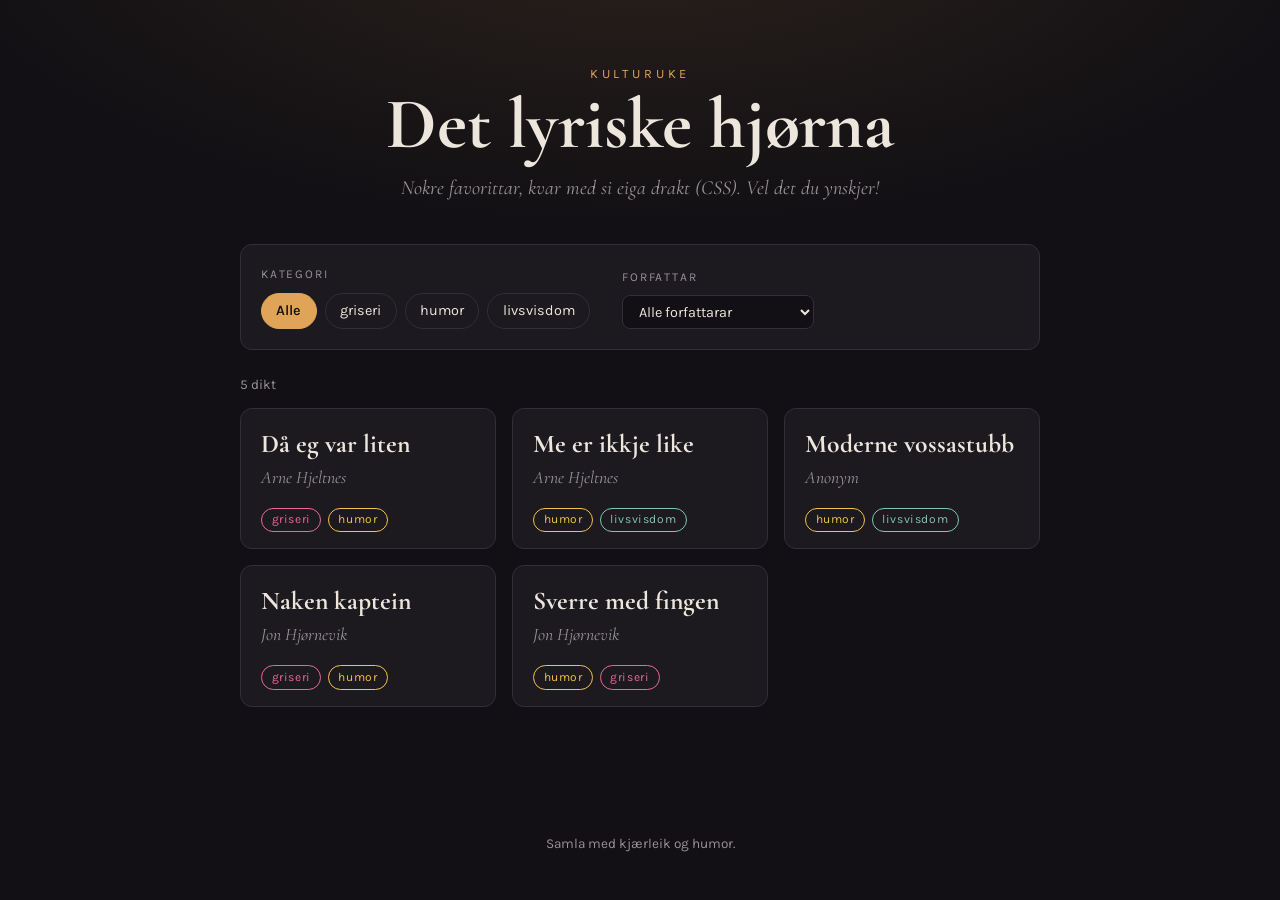
==== index.html @ f1be2819 "Alle dikt i ein smekk!" ====
<!doctype html>
<html lang="nn">
<head>
  <meta charset="utf-8">
  <meta name="viewport" content="width=device-width, initial-scale=1">
  <title>Det lyriske hjørna</title>
  <meta name="description" content="Ein samling favorittdikt – i skjønn foreining med CSS.">
  <link rel="preconnect" href="https://fonts.googleapis.com">
  <link rel="preconnect" href="https://fonts.gstatic.com" crossorigin>
  <link href="https://fonts.googleapis.com/css2?family=Cormorant+Garamond:ital,wght@0,500;0,700;1,500&family=Karla:wght@400;600&display=swap" rel="stylesheet">
  <link rel="stylesheet" href="style.css">
  <script src="script.js" defer></script>
</head>
<body>
  <header class="topp">
    <p class="overtittel">Kulturuke</p>
    <h1>Det lyriske hjørna</h1>
    <p class="ingress">Nokre favorittar, kvar med si eiga drakt (CSS). Vel det du ynskjer!</p>
  </header>

  <main>
    <section class="filter" aria-label="Filtrer dikt">
      <div class="filter-gruppe">
        <span class="filter-etikett" id="kategori-etikett">Kategori</span>
        <div class="chips" id="kategorier" role="group" aria-labelledby="kategori-etikett"></div>
      </div>
      <div class="filter-gruppe">
        <label class="filter-etikett" for="forfatter">Forfattar</label>
        <select id="forfatter">
          <option value="">Alle forfattarar</option>
        </select>
      </div>
    </section>

    <p class="antall" id="antall" aria-live="polite"></p>

    <ul class="diktliste" id="diktliste"></ul>

    <noscript>
      <p class="tom">Startsida treng JavaScript for å vise dikta.</p>
    </noscript>
  </main>

  <footer class="bunn">
    <p>Samla med kjærleik og humor.</p>
  </footer>
</body>
</html>
---- style.css ----
:root {
  --bakgrunn: #121014;
  --flate: #1c191f;
  --flate-hover: #25212a;
  --kant: #332e38;
  --tekst: #ece6dc;
  --dempet: #9a9199;
  --aksent: #e0a458;

  /* Farge per kategori – legg til fleire her ved behov */
  --kat-griseri: #e86a92;
  --kat-humor: #f2c14e;
  --kat-livsvisdom: #7fc8a9;
  --kat-standard: #8fb8de;

  --serif: "Cormorant Garamond", Georgia, serif;
  --sans: "Karla", system-ui, sans-serif;
}

*,
*::before,
*::after {
  box-sizing: border-box;
}

body {
  margin: 0;
  min-height: 100vh;
  background:
    radial-gradient(ellipse 80% 50% at 50% -10%, rgba(224, 164, 88, 0.12), transparent 70%),
    var(--bakgrunn);
  color: var(--tekst);
  font-family: var(--sans);
  font-size: 1rem;
  line-height: 1.6;
  display: flex;
  flex-direction: column;
}

main,
.topp,
.bunn {
  width: 100%;
  max-width: 52rem;
  margin: 0 auto;
  padding: 0 1rem;
}

main {
  flex: 1;
}

/* ---------- Topp ---------- */

.topp {
  padding-top: 4rem;
  padding-bottom: 2.5rem;
  text-align: center;
}

.overtittel {
  margin: 0;
  font-size: 0.8rem;
  letter-spacing: 0.3em;
  text-transform: uppercase;
  color: var(--aksent);
}

h1 {
  margin: 0.25rem 0 0.75rem;
  font-family: var(--serif);
  font-weight: 700;
  font-size: clamp(2.6rem, 9vw, 4.5rem);
  line-height: 1;
}

.ingress {
  margin: 0 auto;
  max-width: 30rem;
  color: var(--dempet);
  font-family: var(--serif);
  font-style: italic;
  font-size: 1.25rem;
}

/* ---------- Filter ---------- */

.filter {
  display: flex;
  flex-wrap: wrap;
  gap: 1.25rem 2rem;
  align-items: flex-end;
  padding: 1.25rem;
  border: 1px solid var(--kant);
  border-radius: 0.75rem;
  background: var(--flate);
}

.filter-gruppe {
  display: flex;
  flex-direction: column;
  gap: 0.5rem;
  min-width: 0;
}

.filter-etikett {
  font-size: 0.75rem;
  letter-spacing: 0.15em;
  text-transform: uppercase;
  color: var(--dempet);
}

.chips {
  display: flex;
  flex-wrap: wrap;
  gap: 0.5rem;
}

.chip {
  --farge: var(--aksent);
  font: inherit;
  font-size: 0.9rem;
  padding: 0.35rem 0.9rem;
  border-radius: 999px;
  border: 1px solid var(--kant);
  background: transparent;
  color: var(--tekst);
  cursor: pointer;
  transition: background-color 0.15s, border-color 0.15s, color 0.15s;
}

.chip:hover {
  border-color: var(--farge);
}

.chip[aria-pressed="true"] {
  background: var(--farge);
  border-color: var(--farge);
  color: var(--bakgrunn);
  font-weight: 600;
}

select {
  font: inherit;
  font-size: 0.9rem;
  min-width: 12rem;
  max-width: 100%;
  padding: 0.4rem 2rem 0.4rem 0.75rem;
  border-radius: 0.5rem;
  border: 1px solid var(--kant);
  background: var(--bakgrunn);
  color: var(--tekst);
  cursor: pointer;
}

.chip:focus-visible,
select:focus-visible,
.dikt a:focus-visible {
  outline: 2px solid var(--aksent);
  outline-offset: 2px;
}

/* ---------- Liste ---------- */

.antall {
  margin: 1.5rem 0 0.75rem;
  font-size: 0.85rem;
  color: var(--dempet);
}

.diktliste {
  list-style: none;
  margin: 0;
  padding: 0;
  display: grid;
  grid-template-columns: repeat(auto-fill, minmax(15rem, 1fr));
  gap: 1rem;
}

.dikt a {
  display: flex;
  flex-direction: column;
  height: 100%;
  padding: 1.25rem 1.25rem 1rem;
  border: 1px solid var(--kant);
  border-radius: 0.75rem;
  background: var(--flate);
  color: inherit;
  text-decoration: none;
  transition: transform 0.2s, background-color 0.2s, border-color 0.2s;
}

.dikt a:hover {
  transform: translateY(-3px);
  background: var(--flate-hover);
  border-color: var(--aksent);
}

.dikt-tittel {
  margin: 0;
  font-family: var(--serif);
  font-size: 1.6rem;
  font-weight: 700;
  line-height: 1.15;
}

.dikt-forfatter {
  margin: 0.35rem 0 1rem;
  color: var(--dempet);
  font-family: var(--serif);
  font-style: italic;
  font-size: 1.1rem;
}

.tagger {
  margin-top: auto;
  display: flex;
  flex-wrap: wrap;
  gap: 0.4rem;
}

.tag {
  --farge: var(--kat-standard);
  font-size: 0.75rem;
  letter-spacing: 0.05em;
  padding: 0.1rem 0.6rem;
  border-radius: 999px;
  color: var(--farge);
  border: 1px solid currentColor;
}

[data-kategori="griseri"] { --farge: var(--kat-griseri); }
[data-kategori="humor"] { --farge: var(--kat-humor); }
[data-kategori="livsvisdom"] { --farge: var(--kat-livsvisdom); }

.tom {
  padding: 3rem 1rem;
  text-align: center;
  color: var(--dempet);
  font-family: var(--serif);
  font-style: italic;
  font-size: 1.25rem;
}

/* ---------- Bunn ---------- */

.bunn {
  padding-top: 3rem;
  padding-bottom: 2rem;
  text-align: center;
  font-size: 0.85rem;
  color: var(--dempet);
}

@media (prefers-reduced-motion: reduce) {
  * {
    transition: none !important;
  }
}
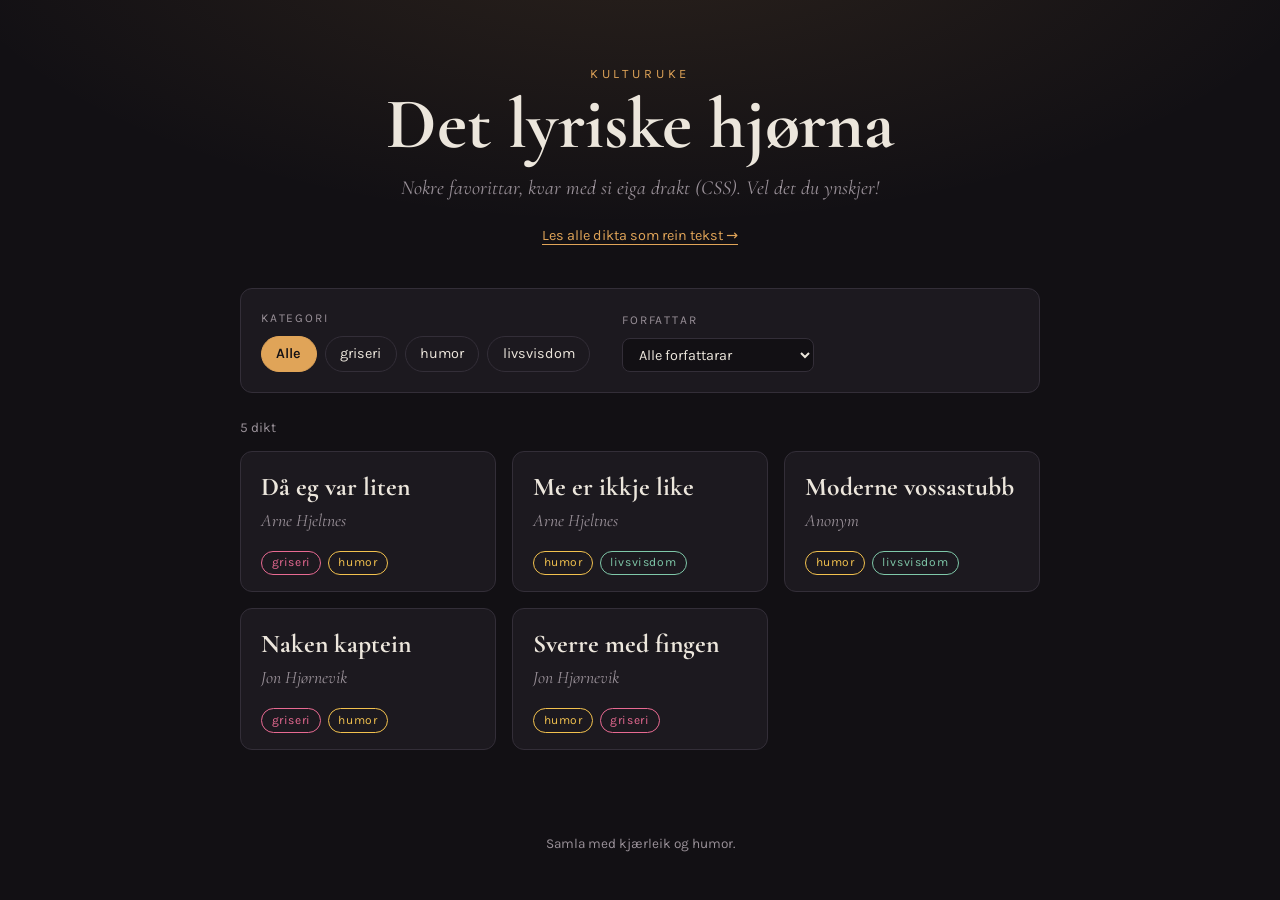
==== commit 782f2f67: "Moglegheit for rein tekstvisning" ====
--- a/index.html
+++ b/index.html
@@ -16,6 +16,7 @@
     <p class="overtittel">Kulturuke</p>
     <h1>Det lyriske hjørna</h1>
     <p class="ingress">Nokre favorittar, kvar med si eiga drakt (CSS). Vel det du ynskjer!</p>
+    <p class="lesemodus"><a href="les/">Les alle dikta som rein tekst →</a></p>
   </header>
 
   <main>
--- a/style.css
+++ b/style.css
@@ -257,3 +257,18 @@
     transition: none !important;
   }
 }
+
+.lesemodus {
+  margin: 1.25rem 0 0;
+  font-size: 0.9rem;
+}
+
+.lesemodus a {
+  color: var(--aksent);
+  text-decoration: none;
+  border-bottom: 1px solid currentColor;
+}
+
+.lesemodus a:hover {
+  border-bottom-style: dashed;
+}
